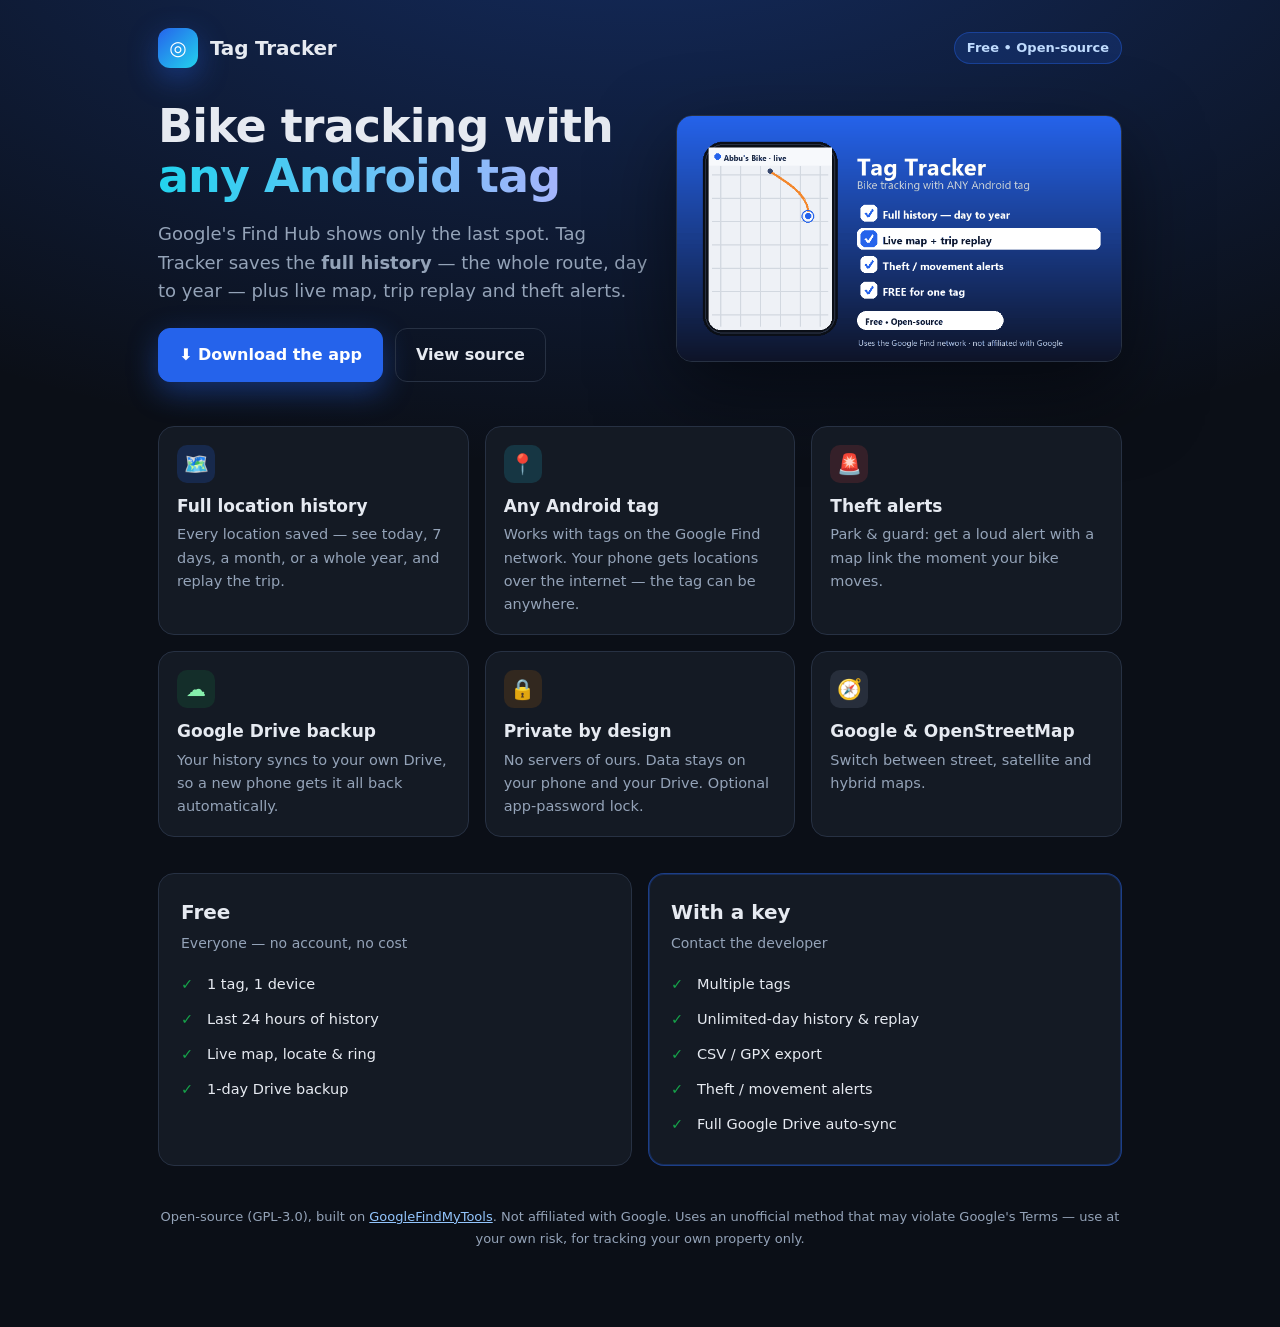
==== promo/index.html @ 9581a0ff "Add promo GIF + landing page (promo/) Animated promo GIF and a self-contained HTML/CSS landing page " ====
<!doctype html>
<html lang="en">
<head>
<meta charset="utf-8">
<meta name="viewport" content="width=device-width, initial-scale=1">
<title>Tag Tracker — Free bike tracking with any Android tag</title>
<style>
  :root{
    --bg:#0b0f17; --card:#141a24; --line:#273143; --text:#e6eaf1; --muted:#94a3b8;
    --blue:#2563eb; --cyan:#22d3ee; --green:#16a34a; --amber:#d97706; --danger:#ef4444;
    --r:16px;
  }
  *{box-sizing:border-box}
  body{margin:0;font:16px/1.6 system-ui,-apple-system,"Segoe UI",Roboto,sans-serif;color:var(--text);
    background:radial-gradient(1200px 600px at 50% -10%,rgba(37,99,235,.35),transparent),var(--bg);
    -webkit-font-smoothing:antialiased}
  .wrap{max-width:1000px;margin:0 auto;padding:28px 18px 64px}
  header{display:flex;align-items:center;gap:12px;margin-bottom:28px}
  .logo{width:40px;height:40px;border-radius:12px;background:linear-gradient(135deg,var(--blue),var(--cyan));
    display:grid;place-items:center;box-shadow:0 10px 30px rgba(37,99,235,.4)}
  .logo b{color:#fff;font-size:20px}
  .brand{font-weight:800;font-size:20px;letter-spacing:-.01em}
  .hero{display:grid;grid-template-columns:1.1fr 1fr;gap:28px;align-items:center}
  @media(max-width:760px){.hero{grid-template-columns:1fr}}
  h1{font-size:clamp(30px,5vw,46px);line-height:1.1;letter-spacing:-.02em;margin:.1em 0 .3em}
  h1 span{background:linear-gradient(90deg,var(--cyan),#a5b4fc);-webkit-background-clip:text;background-clip:text;color:transparent}
  .sub{color:var(--muted);font-size:18px;max-width:44ch}
  .cta{display:flex;gap:12px;flex-wrap:wrap;margin-top:22px}
  .btn{display:inline-flex;align-items:center;gap:8px;padding:13px 20px;border-radius:12px;font-weight:700;
    text-decoration:none;border:1px solid var(--line)}
  .btn.primary{background:var(--blue);color:#fff;border-color:var(--blue);box-shadow:0 10px 30px rgba(37,99,235,.4)}
  .btn.ghost{color:var(--text)}
  .shot{border-radius:var(--r);border:1px solid var(--line);box-shadow:0 30px 80px rgba(0,0,0,.5);width:100%;display:block;background:#0d1420}
  .pill{display:inline-block;font-size:13px;font-weight:700;color:#bfdbfe;background:rgba(37,99,235,.18);
    border:1px solid rgba(37,99,235,.4);padding:5px 12px;border-radius:999px}
  .grid{display:grid;grid-template-columns:repeat(3,1fr);gap:16px;margin-top:44px}
  @media(max-width:760px){.grid{grid-template-columns:1fr}}
  .feat{background:var(--card);border:1px solid var(--line);border-radius:var(--r);padding:18px}
  .feat .ic{width:38px;height:38px;border-radius:10px;display:grid;place-items:center;font-size:20px;margin-bottom:10px}
  .feat h3{margin:.1em 0 .2em;font-size:17px}
  .feat p{margin:0;color:var(--muted);font-size:14.5px}
  .tiers{display:grid;grid-template-columns:1fr 1fr;gap:16px;margin-top:36px}
  @media(max-width:760px){.tiers{grid-template-columns:1fr}}
  .tier{background:var(--card);border:1px solid var(--line);border-radius:var(--r);padding:22px}
  .tier.pro{border-color:rgba(37,99,235,.5);box-shadow:0 0 0 1px rgba(37,99,235,.25) inset}
  .tier h3{margin:0 0 4px;font-size:20px}
  .tier .price{color:var(--muted);font-size:14px;margin-bottom:12px}
  .tier ul{margin:0;padding-left:0;list-style:none}
  .tier li{padding:6px 0 6px 26px;position:relative;font-size:14.5px}
  .tier li::before{content:"✓";position:absolute;left:0;color:var(--green);font-weight:800}
  .tier li.lock::before{content:"🔒";left:0}
  .foot{color:var(--muted);font-size:13px;margin-top:40px;text-align:center;line-height:1.7}
  a{color:#93c5fd}
</style>
</head>
<body>
<div class="wrap">
  <header>
    <div class="logo"><b>◎</b></div>
    <div class="brand">Tag Tracker</div>
    <span class="pill" style="margin-left:auto">Free • Open-source</span>
  </header>

  <section class="hero">
    <div>
      <h1>Bike tracking with <span>any Android tag</span></h1>
      <p class="sub">Google's Find Hub shows only the last spot. Tag Tracker saves the <b>full history</b> — the
        whole route, day to year — plus live map, trip replay and theft alerts.</p>
      <div class="cta">
        <a class="btn primary" href="https://github.com/Shekh-Muhsen/tag-tracker/releases">⬇ Download the app</a>
        <a class="btn ghost" href="https://github.com/Shekh-Muhsen/tag-tracker">View source</a>
      </div>
    </div>
    <img class="shot" src="tag-tracker-promo.gif" alt="Tag Tracker demo">
  </section>

  <div class="grid">
    <div class="feat"><div class="ic" style="background:rgba(37,99,235,.2);color:#93c5fd">🗺️</div>
      <h3>Full location history</h3><p>Every location saved — see today, 7 days, a month, or a whole year, and replay the trip.</p></div>
    <div class="feat"><div class="ic" style="background:rgba(34,211,238,.15);color:#67e8f9">📍</div>
      <h3>Any Android tag</h3><p>Works with tags on the Google Find network. Your phone gets locations over the internet — the tag can be anywhere.</p></div>
    <div class="feat"><div class="ic" style="background:rgba(239,68,68,.15);color:#fca5a5">🚨</div>
      <h3>Theft alerts</h3><p>Park &amp; guard: get a loud alert with a map link the moment your bike moves.</p></div>
    <div class="feat"><div class="ic" style="background:rgba(22,163,74,.15);color:#86efac">☁️</div>
      <h3>Google Drive backup</h3><p>Your history syncs to your own Drive, so a new phone gets it all back automatically.</p></div>
    <div class="feat"><div class="ic" style="background:rgba(217,119,6,.15);color:#fcd34d">🔒</div>
      <h3>Private by design</h3><p>No servers of ours. Data stays on your phone and your Drive. Optional app-password lock.</p></div>
    <div class="feat"><div class="ic" style="background:rgba(148,163,184,.15);color:#cbd5e1">🧭</div>
      <h3>Google &amp; OpenStreetMap</h3><p>Switch between street, satellite and hybrid maps.</p></div>
  </div>

  <div class="tiers">
    <div class="tier">
      <h3>Free</h3><div class="price">Everyone — no account, no cost</div>
      <ul><li>1 tag, 1 device</li><li>Last 24 hours of history</li><li>Live map, locate &amp; ring</li><li>1-day Drive backup</li></ul>
    </div>
    <div class="tier pro">
      <h3>With a key</h3><div class="price">Contact the developer</div>
      <ul><li>Multiple tags</li><li>Unlimited-day history &amp; replay</li><li>CSV / GPX export</li><li>Theft / movement alerts</li><li>Full Google Drive auto-sync</li></ul>
    </div>
  </div>

  <p class="foot">
    Open-source (GPL-3.0), built on <a href="https://github.com/leonboe1/GoogleFindMyTools">GoogleFindMyTools</a>.
    Not affiliated with Google. Uses an unofficial method that may violate Google's Terms — use at your own risk,
    for tracking your own property only.
  </p>
</div>
</body>
</html>
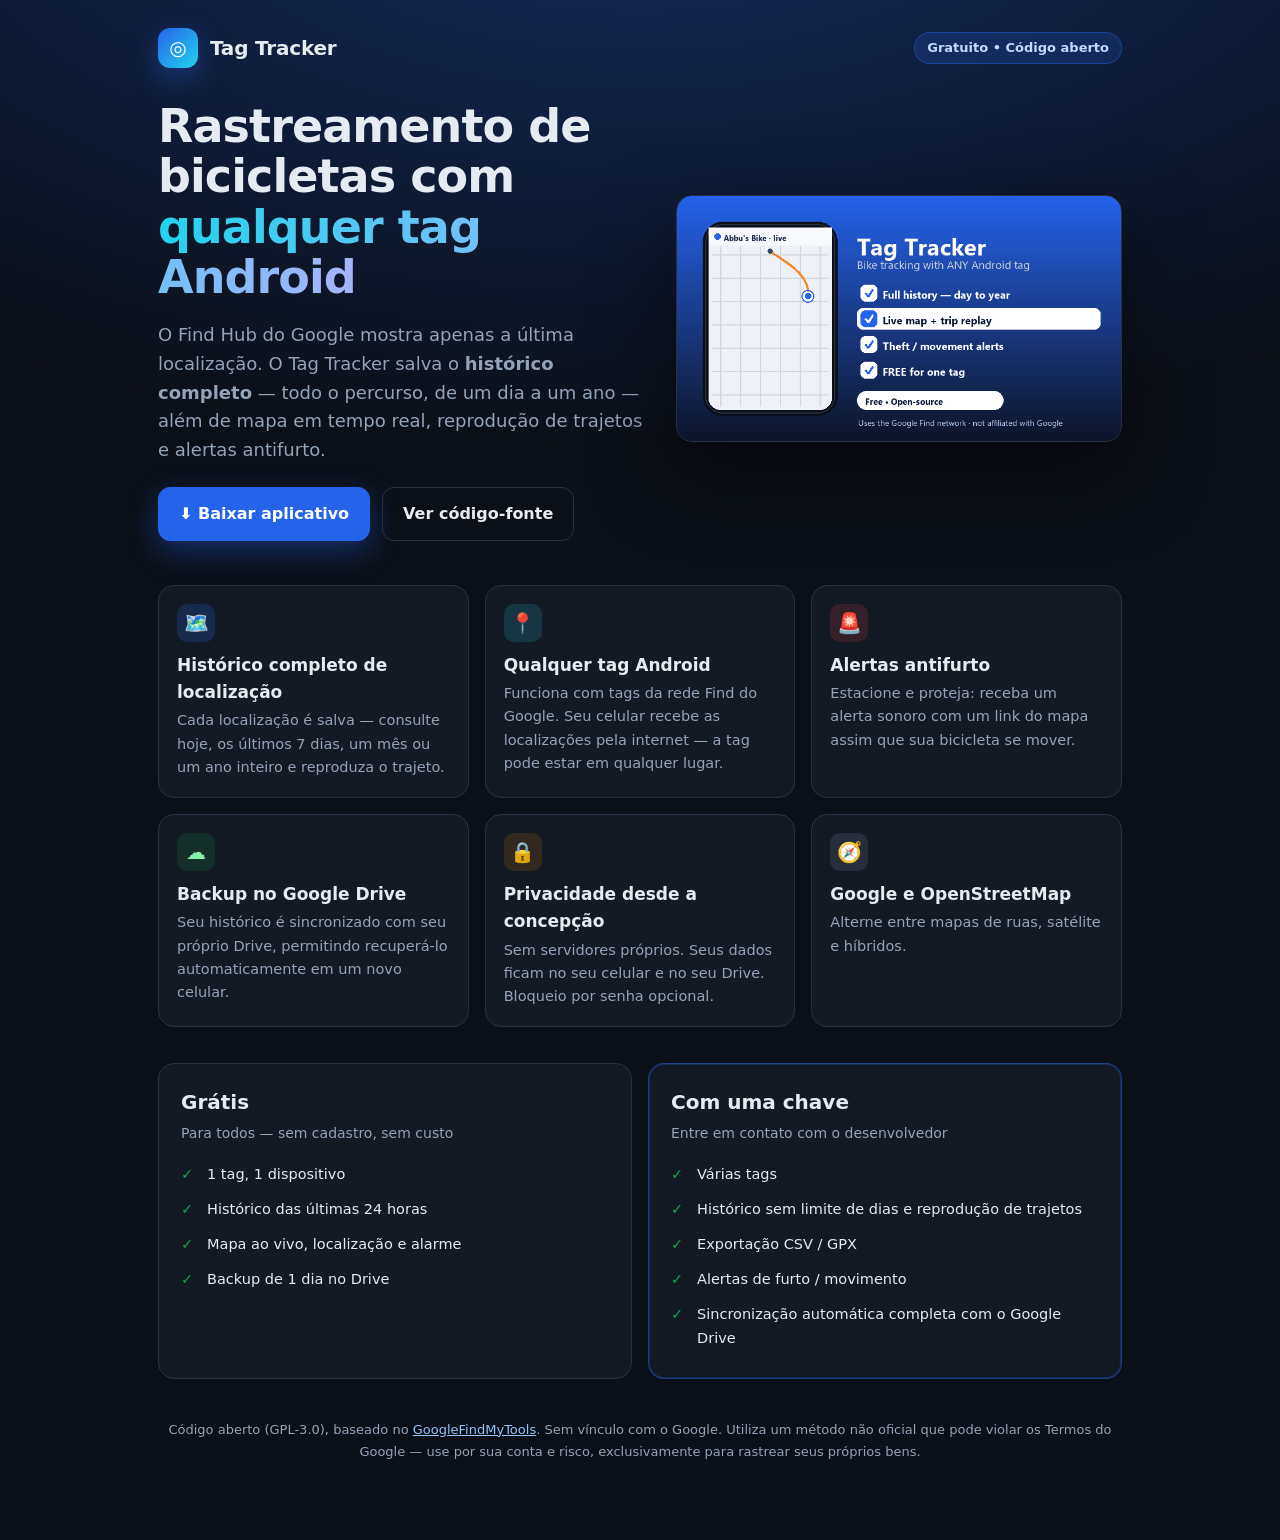
==== commit deca92b8: "Update README Tradução integral do README oficial para pt-BR e localização da página promocional com" ====
--- a/promo/index.html
+++ b/promo/index.html
@@ -1,9 +1,9 @@
 <!doctype html>
-<html lang="en">
+<html lang="pt-BR">
 <head>
 <meta charset="utf-8">
 <meta name="viewport" content="width=device-width, initial-scale=1">
-<title>Tag Tracker — Free bike tracking with any Android tag</title>
+<title>Tag Tracker — Rastreamento gratuito de bicicletas com qualquer tag Android</title>
 <style>
   :root{
     --bg:#0b0f17; --card:#141a24; --line:#273143; --text:#e6eaf1; --muted:#94a3b8;
@@ -58,52 +58,52 @@
   <header>
     <div class="logo"><b>◎</b></div>
     <div class="brand">Tag Tracker</div>
-    <span class="pill" style="margin-left:auto">Free • Open-source</span>
+    <span class="pill" style="margin-left:auto">Gratuito • Código aberto</span>
   </header>
 
   <section class="hero">
     <div>
-      <h1>Bike tracking with <span>any Android tag</span></h1>
-      <p class="sub">Google's Find Hub shows only the last spot. Tag Tracker saves the <b>full history</b> — the
-        whole route, day to year — plus live map, trip replay and theft alerts.</p>
+      <h1>Rastreamento de bicicletas com <span>qualquer tag Android</span></h1>
+      <p class="sub">O Find Hub do Google mostra apenas a última localização. O Tag Tracker salva o <b>histórico completo</b> — todo o
+        percurso, de um dia a um ano — além de mapa em tempo real, reprodução de trajetos e alertas antifurto.</p>
       <div class="cta">
-        <a class="btn primary" href="https://github.com/Shekh-Muhsen/tag-tracker/releases">⬇ Download the app</a>
-        <a class="btn ghost" href="https://github.com/Shekh-Muhsen/tag-tracker">View source</a>
+        <a class="btn primary" href="https://github.com/jamesonabade/tag-tracker/actions/workflows/android.yml">⬇ Baixar aplicativo</a>
+        <a class="btn ghost" href="https://github.com/jamesonabade/tag-tracker">Ver código-fonte</a>
       </div>
     </div>
-    <img class="shot" src="tag-tracker-promo.gif" alt="Tag Tracker demo">
+    <img class="shot" src="tag-tracker-promo.gif" alt="Demonstração do Tag Tracker">
   </section>
 
   <div class="grid">
     <div class="feat"><div class="ic" style="background:rgba(37,99,235,.2);color:#93c5fd">🗺️</div>
-      <h3>Full location history</h3><p>Every location saved — see today, 7 days, a month, or a whole year, and replay the trip.</p></div>
+      <h3>Histórico completo de localização</h3><p>Cada localização é salva — consulte hoje, os últimos 7 dias, um mês ou um ano inteiro e reproduza o trajeto.</p></div>
     <div class="feat"><div class="ic" style="background:rgba(34,211,238,.15);color:#67e8f9">📍</div>
-      <h3>Any Android tag</h3><p>Works with tags on the Google Find network. Your phone gets locations over the internet — the tag can be anywhere.</p></div>
+      <h3>Qualquer tag Android</h3><p>Funciona com tags da rede Find do Google. Seu celular recebe as localizações pela internet — a tag pode estar em qualquer lugar.</p></div>
     <div class="feat"><div class="ic" style="background:rgba(239,68,68,.15);color:#fca5a5">🚨</div>
-      <h3>Theft alerts</h3><p>Park &amp; guard: get a loud alert with a map link the moment your bike moves.</p></div>
+      <h3>Alertas antifurto</h3><p>Estacione e proteja: receba um alerta sonoro com um link do mapa assim que sua bicicleta se mover.</p></div>
     <div class="feat"><div class="ic" style="background:rgba(22,163,74,.15);color:#86efac">☁️</div>
-      <h3>Google Drive backup</h3><p>Your history syncs to your own Drive, so a new phone gets it all back automatically.</p></div>
+      <h3>Backup no Google Drive</h3><p>Seu histórico é sincronizado com seu próprio Drive, permitindo recuperá-lo automaticamente em um novo celular.</p></div>
     <div class="feat"><div class="ic" style="background:rgba(217,119,6,.15);color:#fcd34d">🔒</div>
-      <h3>Private by design</h3><p>No servers of ours. Data stays on your phone and your Drive. Optional app-password lock.</p></div>
+      <h3>Privacidade desde a concepção</h3><p>Sem servidores próprios. Seus dados ficam no seu celular e no seu Drive. Bloqueio por senha opcional.</p></div>
     <div class="feat"><div class="ic" style="background:rgba(148,163,184,.15);color:#cbd5e1">🧭</div>
-      <h3>Google &amp; OpenStreetMap</h3><p>Switch between street, satellite and hybrid maps.</p></div>
+      <h3>Google e OpenStreetMap</h3><p>Alterne entre mapas de ruas, satélite e híbridos.</p></div>
   </div>
 
   <div class="tiers">
     <div class="tier">
-      <h3>Free</h3><div class="price">Everyone — no account, no cost</div>
-      <ul><li>1 tag, 1 device</li><li>Last 24 hours of history</li><li>Live map, locate &amp; ring</li><li>1-day Drive backup</li></ul>
+      <h3>Grátis</h3><div class="price">Para todos — sem cadastro, sem custo</div>
+      <ul><li>1 tag, 1 dispositivo</li><li>Histórico das últimas 24 horas</li><li>Mapa ao vivo, localização e alarme</li><li>Backup de 1 dia no Drive</li></ul>
     </div>
     <div class="tier pro">
-      <h3>With a key</h3><div class="price">Contact the developer</div>
-      <ul><li>Multiple tags</li><li>Unlimited-day history &amp; replay</li><li>CSV / GPX export</li><li>Theft / movement alerts</li><li>Full Google Drive auto-sync</li></ul>
+      <h3>Com uma chave</h3><div class="price">Entre em contato com o desenvolvedor</div>
+      <ul><li>Várias tags</li><li>Histórico sem limite de dias e reprodução de trajetos</li><li>Exportação CSV / GPX</li><li>Alertas de furto / movimento</li><li>Sincronização automática completa com o Google Drive</li></ul>
     </div>
   </div>
 
   <p class="foot">
-    Open-source (GPL-3.0), built on <a href="https://github.com/leonboe1/GoogleFindMyTools">GoogleFindMyTools</a>.
-    Not affiliated with Google. Uses an unofficial method that may violate Google's Terms — use at your own risk,
-    for tracking your own property only.
+    Código aberto (GPL-3.0), baseado no <a href="https://github.com/leonboe1/GoogleFindMyTools">GoogleFindMyTools</a>.
+    Sem vínculo com o Google. Utiliza um método não oficial que pode violar os Termos do Google — use por sua conta e risco,
+    exclusivamente para rastrear seus próprios bens.
   </p>
 </div>
 </body>
